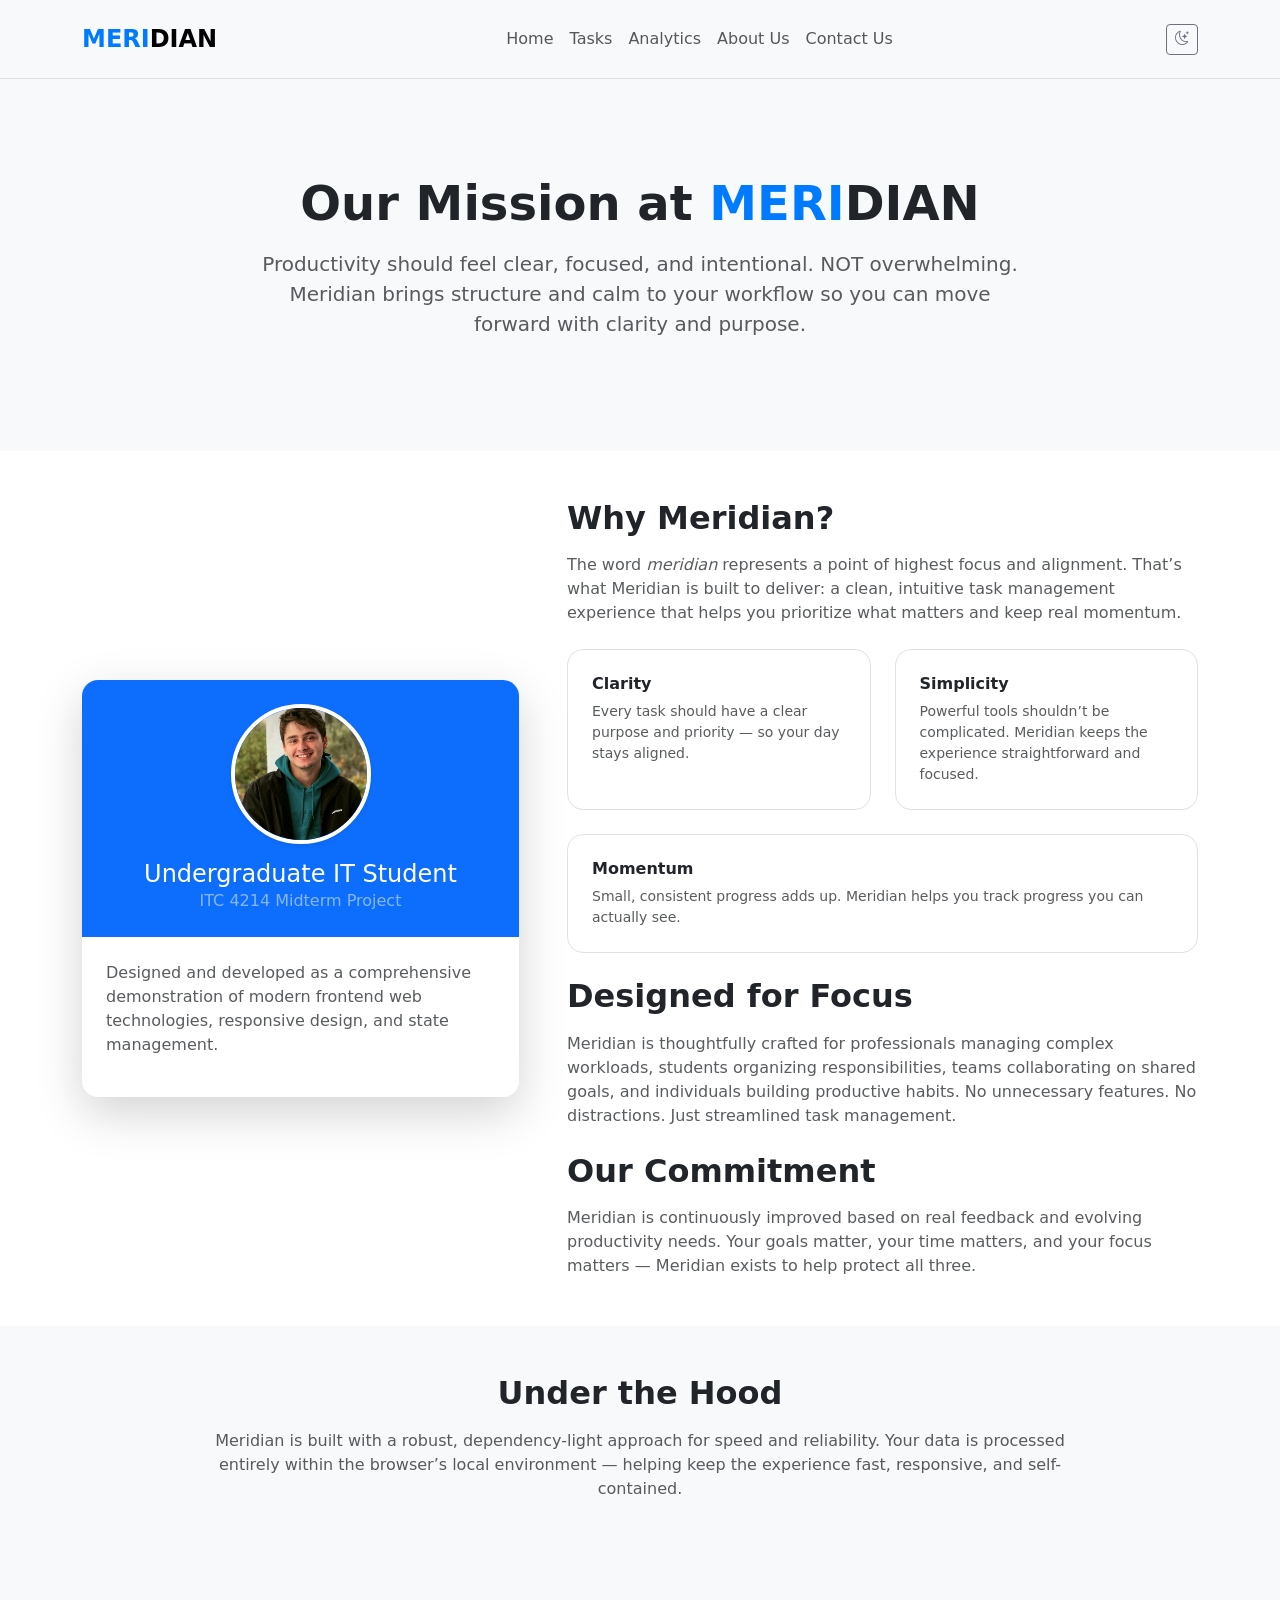
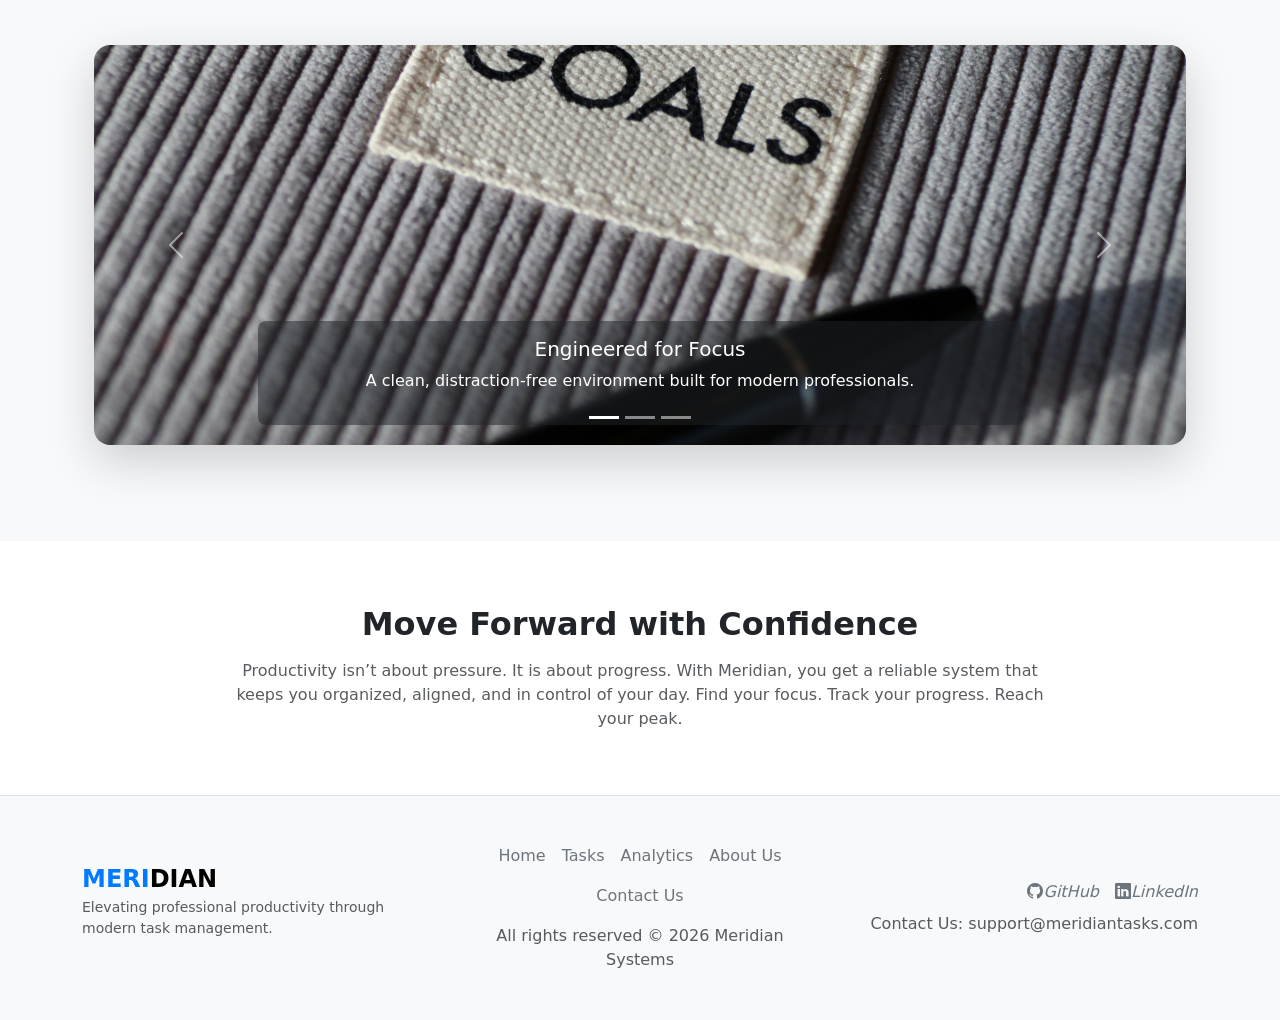
==== about-us.html @ dcf77b65 "Final changes that needed to be done including refinement, documentation, and appropriate comments" ====
<!DOCTYPE html>
<html lang="en">
<head>
    <meta charset="UTF-8">
    <meta name="viewport" content="width=device-width, initial-scale=1.0">
    <title>Meridian | About Us</title>

    <meta name="description" content="Learn more about Meridian's mission and the technology behind our platform.">

    <link href="https://cdn.jsdelivr.net/npm/bootstrap@5.3.0/dist/css/bootstrap.min.css" rel="stylesheet">
    <link rel="stylesheet" href="https://cdn.jsdelivr.net/npm/bootstrap-icons@1.11.0/font/bootstrap-icons.css">

    <link rel="stylesheet" href="css/global.css">
    <link rel="stylesheet" href="css/about.css">

    <script src="https://code.jquery.com/jquery-3.7.1.min.js" defer></script>
    <script src="https://cdn.jsdelivr.net/npm/bootstrap@5.3.0/dist/js/bootstrap.bundle.min.js" defer></script>
    <script src="js/main.js" defer></script>
</head>
<body class="d-flex flex-column min-vh-100">

    <div id="header-placeholder"></div>

    <main class="flex-grow-1">

        <!-- Hero section: intro text that explains the general mission and feeling behind Meridian -->
        <section class="about-hero py-5 text-center bg-light">
            <div class="container py-5">
                <h1 class="display-5 fw-bold mb-3">Our Mission at <span class="brand-accent">MERI</span>DIAN</h1>
                <p class="lead text-muted mx-auto" style="max-width: 760px;">
                    Productivity should feel clear, focused, and intentional. NOT overwhelming. Meridian brings structure and calm
                    to your workflow so you can move forward with clarity and purpose.
                </p>
            </div>
        </section>

        <!-- About + developer card: left side is my student/project card, right side explains why Meridian exists -->
        <section class="py-5">
            <div class="container">
                <div class="row g-5 align-items-center">

                    <div class="col-lg-5">
    <div class="profile-card card border-0 shadow-lg rounded-4 overflow-hidden">
        <div class="bg-primary text-white p-4 text-center profile-header">
            <img src="/assets/general/me.jpg" 
                 alt="Project Developer Photo" 
                 class="rounded-circle border border-4 border-white shadow-sm mb-3"
                 style="width: 140px; height: 140px; object-fit: cover;">
            <h3 class="h4 mb-0">Undergraduate IT Student</h3>
            <p class="mb-0 text-white-50">ITC 4214 Midterm Project</p>
        </div>
        <div class="card-body p-4">
            <p class="text-muted">
                Designed and developed as a comprehensive demonstration of modern frontend web technologies, responsive design, and state management.
            </p>
            
        </div>
    </div>
</div>

                    <!-- UPDATED CONTENT -->
                    <div class="col-lg-7">
                        <h2 class="fw-bold mb-3">Why Meridian?</h2>
                        <p class="text-muted mb-4">
                            The word <em>meridian</em> represents a point of highest focus and alignment. That’s what Meridian is built to deliver:
                            a clean, intuitive task management experience that helps you prioritize what matters and keep real momentum.
                        </p>

                        <div class="row g-4 mb-4">
                            <div class="col-md-6">
                                <div class="p-4 rounded-4 border h-100">
                                    <h3 class="h6 fw-bold mb-2">Clarity</h3>
                                    <p class="small text-muted mb-0">
                                        Every task should have a clear purpose and priority — so your day stays aligned.
                                    </p>
                                </div>
                            </div>
                            <div class="col-md-6">
                                <div class="p-4 rounded-4 border h-100">
                                    <h3 class="h6 fw-bold mb-2">Simplicity</h3>
                                    <p class="small text-muted mb-0">
                                        Powerful tools shouldn’t be complicated. Meridian keeps the experience straightforward and focused.
                                    </p>
                                </div>
                            </div>
                            <div class="col-md-12">
                                <div class="p-4 rounded-4 border h-100">
                                    <h3 class="h6 fw-bold mb-2">Momentum</h3>
                                    <p class="small text-muted mb-0">
                                        Small, consistent progress adds up. Meridian helps you track progress you can actually see.
                                    </p>
                                </div>
                            </div>
                        </div>

                        <h2 class="fw-bold mb-3">Designed for Focus</h2>
                        <p class="text-muted mb-4">
                            Meridian is thoughtfully crafted for professionals managing complex workloads, students organizing responsibilities,
                            teams collaborating on shared goals, and individuals building productive habits. No unnecessary features. No distractions.
                            Just streamlined task management.
                        </p>

                        <h2 class="fw-bold mb-3">Our Commitment</h2>
                        <p class="text-muted mb-0">
                            Meridian is continuously improved based on real feedback and evolving productivity needs. Your goals matter, your time matters,
                            and your focus matters — Meridian exists to help protect all three.
                        </p>
                    </div>

                </div>
            </div>
        </section>
         <!-- Under the Hood: short explanation of the tech approach and a carousel with three themed images -->
        <section class="py-5 bg-light">
            <div class="container">
                <div class="row g-5 align-items-start">

                    <div class="col-lg-12 text-center">
                        <h2 class="fw-bold mb-3">Under the Hood</h2>
                        <p class="text-muted mx-auto mb-5" style="max-width: 880px;">
                            Meridian is built with a robust, dependency-light approach for speed and reliability. Your data is processed entirely within
                            the browser’s local environment — helping keep the experience fast, responsive, and self-contained.
                        </p>
                    </div>

        <section class="py-5">
            <div class="container">
                <div id="aboutCarousel" class="carousel slide shadow-lg rounded-4 overflow-hidden" data-bs-ride="carousel">
                    <div class="carousel-indicators">
                        <button type="button" data-bs-target="#aboutCarousel" data-bs-slide-to="0" class="active"></button>
                        <button type="button" data-bs-target="#aboutCarousel" data-bs-slide-to="1"></button>
                        <button type="button" data-bs-target="#aboutCarousel" data-bs-slide-to="2"></button>
                    </div>
                    <div class="carousel-inner">
                        <div class="carousel-item active">
                            <img src="/assets/about-us caroussel/1st Img.jpg" class="d-block w-100" alt="Focused work environment" style="height: 400px; object-fit: cover;">
                            <div class="carousel-caption d-none d-md-block bg-dark bg-opacity-50 rounded-3 p-3">
                                <h5>Engineered for Focus</h5>
                                <p>A clean, distraction-free environment built for modern professionals.</p>
                            </div>
                        </div>
                        <div class="carousel-item">
                            <img src="/assets/about-us caroussel/3rd Img.png" class="d-block w-100" alt="Clarity and focus" style="height: 400px; object-fit: cover;">
                            <div class="carousel-caption d-none d-md-block bg-dark bg-opacity-50 rounded-3 p-3">
                                <h5>Secure Architecture</h5>
                                <p>Client-side data processing. Private, persistent, and fast.</p>
                            </div>
                        </div>
                        <div class="carousel-item">
                            <img src="/assets/about-us caroussel/2nd Img.jpg" class="d-block w-100" alt="Secure technology" style="height: 400px; object-fit: cover;">
                            <div class="carousel-caption d-none d-md-block bg-dark bg-opacity-50 rounded-3 p-3">
                                <h5>Absolute Clarity</h5>
                                <p>Visualize your productivity and master your daily workflow.</p>
                            </div>
                        </div>
                    </div>
                    <button class="carousel-control-prev" type="button" data-bs-target="#aboutCarousel" data-bs-slide="prev">
                        <span class="carousel-control-prev-icon" aria-hidden="true"></span>
                        <span class="visually-hidden">Previous</span>
                    </button>
                    <button class="carousel-control-next" type="button" data-bs-target="#aboutCarousel" data-bs-slide="next">
                        <span class="carousel-control-next-icon" aria-hidden="true"></span>
                        <span class="visually-hidden">Next</span>
                    </button>
                </div>
            </div>
</section>

                </div>
            </div>
        </section>
        <!-- Closing CTA: final motivational text that invites the user to move forward using this system -->
        <section class="py-5 text-center">
            <div class="container py-3">
                <h2 class="fw-bold mb-3">Move Forward with Confidence</h2>
                <p class="text-muted mx-auto mb-0" style="max-width: 820px;">
                    Productivity isn’t about pressure. It is about progress. With Meridian, you get a reliable system that keeps you organized,
                    aligned, and in control of your day. Find your focus. Track your progress. Reach your peak.
                </p>
            </div>
        </section>

    </main>

    <div id="footer-placeholder"></div>

</body>
</html>
---- css/global.css ----
/* Global styles for the whole Meridian app 
(shared colors, logo style, navbar behavior, dark mode, etc.) */

/* Main theme variables: base colors and transition speed that
are being reused in other styles */
:root {
    --meridian-primary: #007bff; /* Professional Blue */
    --meridian-dark: #121212;
    --meridian-light: #ffffff;
    --transition-speed: 0.3s;
}

body {
    transition: background-color var(--transition-speed), color var(--transition-speed);
}

/* Make the header stick to the top and 
add a light blur + border so it feels modern when scrolling */
.sticky-header {
    position: sticky;
    top: 0;
    z-index: 1000;
    backdrop-filter: blur(10px);
    border-bottom: 1px solid rgba(0,0,0,0.1);
}

/* Keep the MERIDIAN logo consistent: "MERI" is blue 
and "DIAN" follows the current theme colors */
.navbar-brand, .footer-brand {
    font-weight: 700;
    text-decoration: none;
    font-size: 1.5rem;
    color: #000000 !important; /* Default 'DIAN' color */
}

.brand-accent {
    color: var(--meridian-primary) !important; /* 'MERI' color */
}

/* Navbar links: small hover movement and color 
change so the navigation feels interactive */
.nav-link {
    position: relative;
    font-weight: 500;
    transition: color 0.3s ease, transform 0.2s ease !important;
}
.nav-link:hover {
    color: var(--meridian-primary) !important;
    transform: translateY(-2px); 
}

.nav-link.active {
    color: var(--meridian-primary) !important;
    font-weight: 700;
}

.footer-social-link {
    display: inline-block;
    font-weight: 500;
    text-decoration: none;
    transition: color 0.3s ease, transform 0.2s ease !important;
}

.footer-social-link:hover {
    color: var(--meridian-primary) !important;
    transform: translateY(-2px); 
}

/* Dark mode base: change body colors when JS adds the "dark-mode" class */
body.dark-mode {
    background-color: var(--meridian-dark);
    color: #e0e0e0; 
}

/* In dark mode, force the DIAN part of the logo to white so it stays readable */
body.dark-mode .navbar-brand, 
body.dark-mode .footer-brand {
    color: #ffffff !important;
}

body.dark-mode .navbar, 
body.dark-mode footer,
body.dark-mode .bg-light {
    background-color: #1f1f1f !important;
    color: #f8f9fa !important;
}

body.dark-mode .text-muted {
    color: #b0b0b0 !important;
}

body.dark-mode .nav-link {
    color: #e0e0e0 !important;
}

body.dark-mode .nav-link:hover {
    color: #4dabff !important;
}

body.dark-mode .border-top,
body.dark-mode .border-bottom {
    border-color: #333 !important;
}

body.dark-mode footer .footer-social-link {
    color: #adb5bd !important;
}

body.dark-mode footer .footer-social-link:hover {
    color: #4dabff !important;
}

.navbar, .nav-link, body, .btn, .card, .list-group-item 
{
    transition: background-color 0.3s ease, color 0.3s ease, border-color 0.3s ease;
}
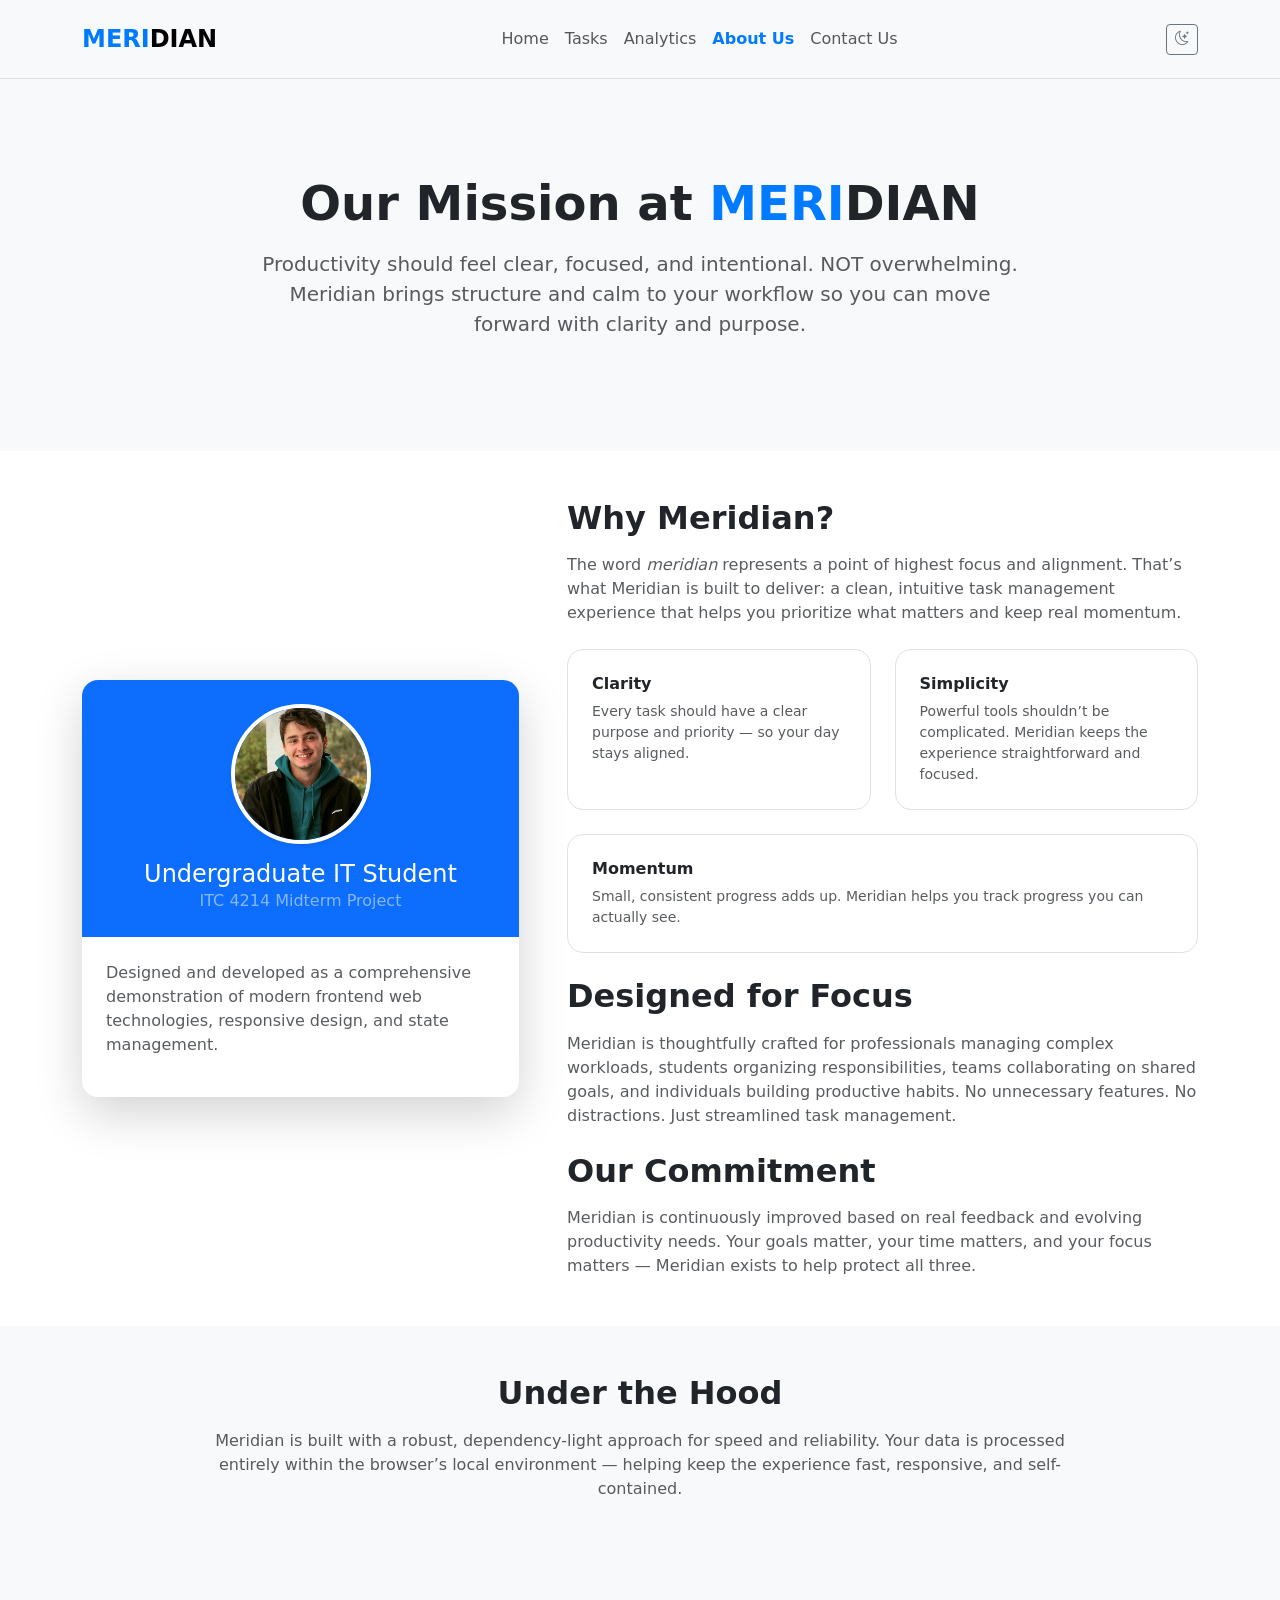
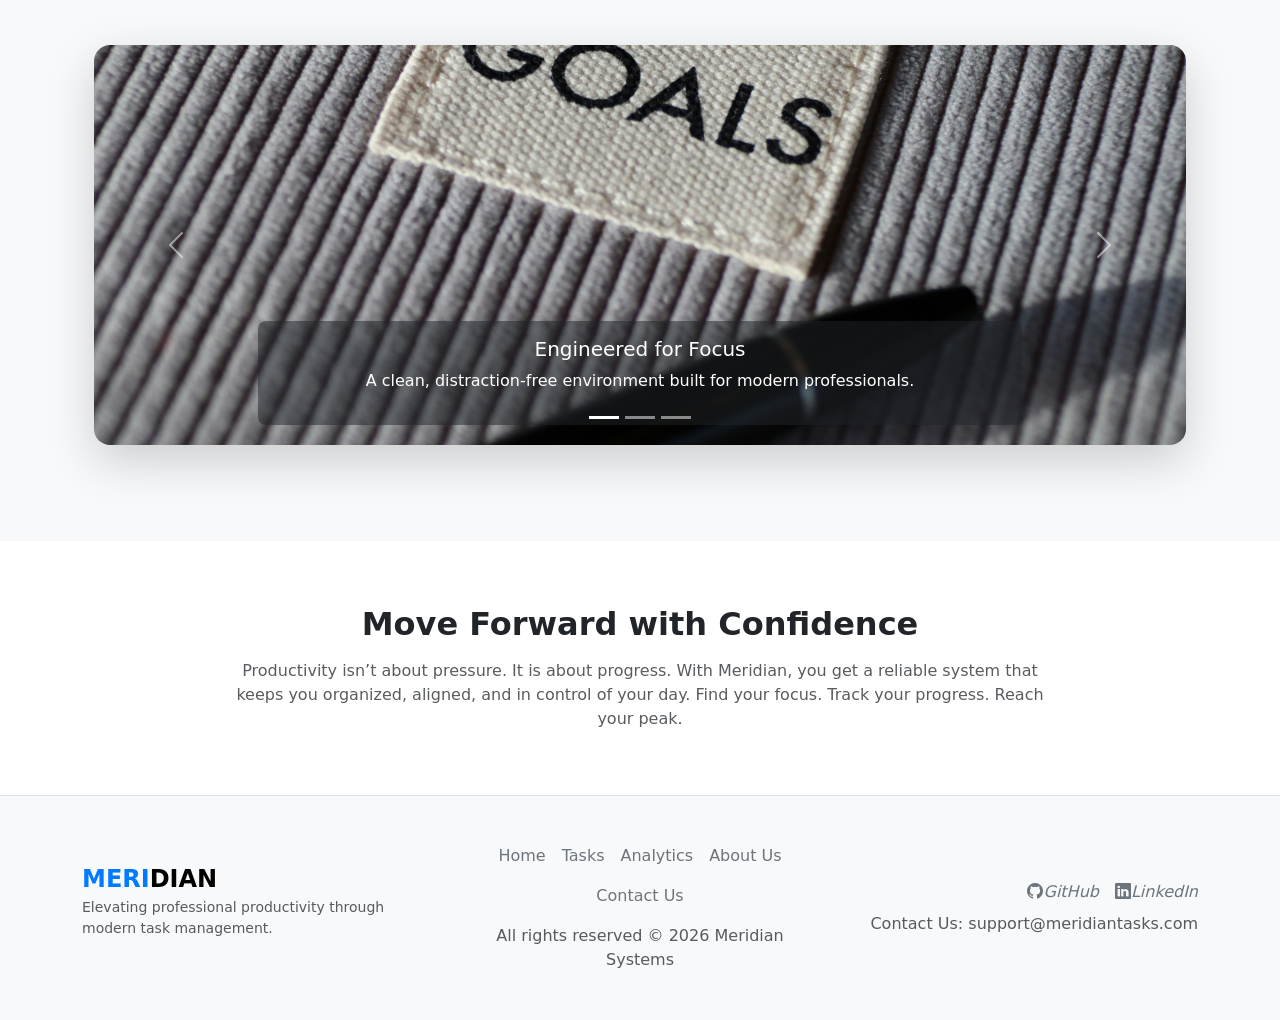
==== commit 57f6cbc7: "Last few changes" ====
--- a/about-us.html
+++ b/about-us.html
@@ -42,7 +42,7 @@
                     <div class="col-lg-5">
     <div class="profile-card card border-0 shadow-lg rounded-4 overflow-hidden">
         <div class="bg-primary text-white p-4 text-center profile-header">
-            <img src="/assets/general/me.jpg" 
+            <img src="assets/general/me.jpg" 
                  alt="Project Developer Photo" 
                  class="rounded-circle border border-4 border-white shadow-sm mb-3"
                  style="width: 140px; height: 140px; object-fit: cover;">
@@ -133,21 +133,21 @@
                     </div>
                     <div class="carousel-inner">
                         <div class="carousel-item active">
-                            <img src="/assets/about-us caroussel/1st Img.jpg" class="d-block w-100" alt="Focused work environment" style="height: 400px; object-fit: cover;">
+                            <img src="assets/about-us caroussel/1st Img.jpg" class="d-block w-100" alt="Focused work environment" style="height: 400px; object-fit: cover;">
                             <div class="carousel-caption d-none d-md-block bg-dark bg-opacity-50 rounded-3 p-3">
                                 <h5>Engineered for Focus</h5>
                                 <p>A clean, distraction-free environment built for modern professionals.</p>
                             </div>
                         </div>
                         <div class="carousel-item">
-                            <img src="/assets/about-us caroussel/3rd Img.png" class="d-block w-100" alt="Clarity and focus" style="height: 400px; object-fit: cover;">
+                            <img src="assets/about-us caroussel/3rd Img.png" class="d-block w-100" alt="Clarity and focus" style="height: 400px; object-fit: cover;">
                             <div class="carousel-caption d-none d-md-block bg-dark bg-opacity-50 rounded-3 p-3">
                                 <h5>Secure Architecture</h5>
                                 <p>Client-side data processing. Private, persistent, and fast.</p>
                             </div>
                         </div>
                         <div class="carousel-item">
-                            <img src="/assets/about-us caroussel/2nd Img.jpg" class="d-block w-100" alt="Secure technology" style="height: 400px; object-fit: cover;">
+                            <img src="assets/about-us caroussel/2nd Img.jpg" class="d-block w-100" alt="Secure technology" style="height: 400px; object-fit: cover;">
                             <div class="carousel-caption d-none d-md-block bg-dark bg-opacity-50 rounded-3 p-3">
                                 <h5>Absolute Clarity</h5>
                                 <p>Visualize your productivity and master your daily workflow.</p>
